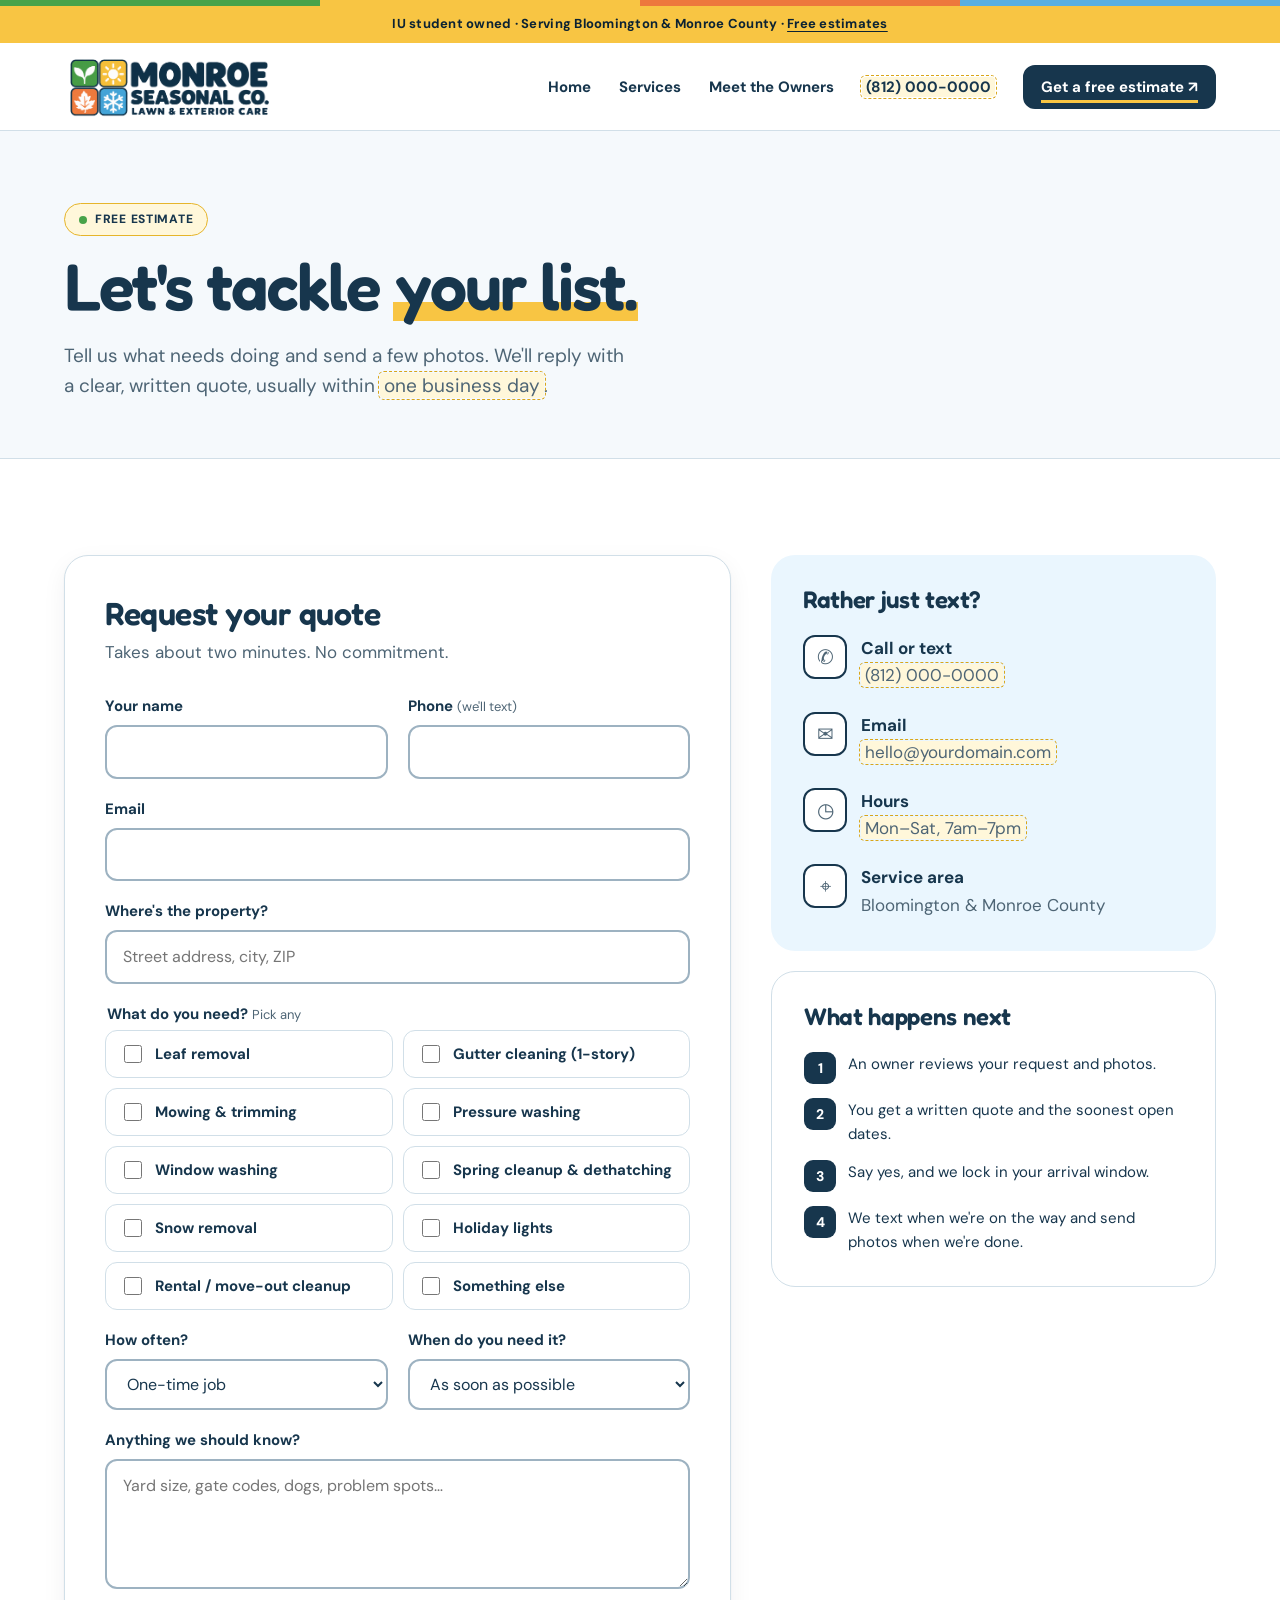
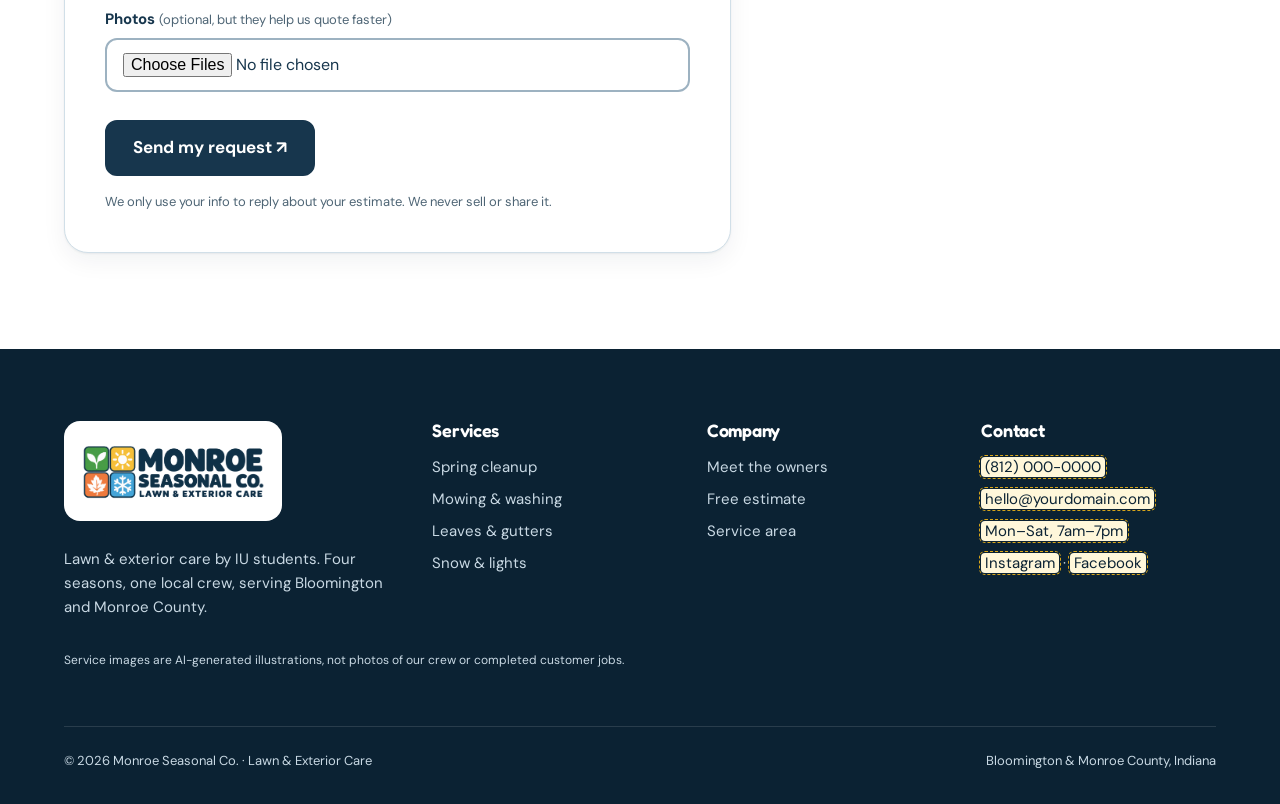
==== website/contact.html @ 84240833 "Add Monroe Seasonal Co. website, brand kit, and Pages deploy - website/: 4-page static site (home, s" ====
<!doctype html>
<html lang="en">
<head>
  <meta charset="utf-8">
  <meta name="viewport" content="width=device-width, initial-scale=1">
  <title>Free Estimate | Monroe Seasonal Co.</title>
  <meta property="og:image" content="images/photos/og-share.jpg">
  <meta name="description" content="Get a free, written quote for lawn and exterior care in Bloomington and Monroe County. Send us a few photos and we'll get back to you fast.">
  <link rel="icon" href="images/brand/favicon.svg" type="image/svg+xml">
  <link rel="icon" href="images/brand/favicon.png" type="image/png">
  <link rel="stylesheet" href="css/styles.css">
</head>
<body>
<a class="skip" href="#main">Skip to content</a>

<div class="stripe" aria-hidden="true"><span></span><span></span><span></span><span></span></div>
<div class="announce">IU student owned · Serving Bloomington &amp; Monroe County · <a href="contact.html">Free estimates</a></div>

<header class="site-header">
  <nav class="container nav" aria-label="Main">
    <a class="brand" href="index.html"><img src="images/brand/logo.png" alt="Monroe Seasonal Co. — Lawn &amp; Exterior Care" width="1942" height="809"></a>
    <button class="nav-toggle" aria-expanded="false" aria-controls="nav-links" aria-label="Open menu"><span></span></button>
    <ul class="nav-links" id="nav-links">
      <li><a href="index.html">Home</a></li>
      <li><a href="services.html">Services</a></li>
      <li><a href="about.html">Meet the Owners</a></li>
      <li><a class="nav-phone" href="tel:+18120000000"><span class="todo">(812) 000-0000</span></a></li>
      <li><a class="btn btn--sm" href="contact.html" aria-current="page">Get a free estimate ↗</a></li>
    </ul>
  </nav>
</header>

<main id="main">
  <section class="page-hero">
    <div class="container">
      <span class="pill">Free estimate</span>
      <h1>Let's tackle <span class="hl">your list.</span></h1>
      <p class="lead">Tell us what needs doing and send a few photos. We'll reply with a clear, written quote, usually within <span class="todo">one business day</span>.</p>
    </div>
  </section>

  <section class="section">
    <div class="container contact-grid">
      <!-- To make this form send email, add an action URL from a form service
           (e.g. Formspree, Netlify Forms, Basin) — see README.md. -->
      <form class="form-card" id="estimate-form" method="post" enctype="multipart/form-data">
        <h2>Request your quote</h2>
        <p class="muted">Takes about two minutes. No commitment.</p>

        <div class="form-grid">
          <div class="field">
            <label for="name">Your name</label>
            <input class="input" id="name" name="name" autocomplete="name" required>
          </div>
          <div class="field">
            <label for="phone">Phone <span class="hint">(we'll text)</span></label>
            <input class="input" id="phone" name="phone" type="tel" autocomplete="tel" required>
          </div>
          <div class="field field--full">
            <label for="email">Email</label>
            <input class="input" id="email" name="email" type="email" autocomplete="email" required>
          </div>
          <div class="field field--full">
            <label for="address">Where's the property?</label>
            <input class="input" id="address" name="address" autocomplete="street-address" placeholder="Street address, city, ZIP" required>
          </div>

          <fieldset class="field field--full">
            <legend>What do you need? <span class="hint">Pick any</span></legend>
            <div class="checks">
              <label class="check"><input type="checkbox" name="services" value="Leaf removal" data-season="fall"> Leaf removal</label>
              <label class="check"><input type="checkbox" name="services" value="Gutter cleaning" data-season="fall"> Gutter cleaning (1-story)</label>
              <label class="check"><input type="checkbox" name="services" value="Mowing" data-season="summer"> Mowing &amp; trimming</label>
              <label class="check"><input type="checkbox" name="services" value="Pressure washing" data-season="summer"> Pressure washing</label>
              <label class="check"><input type="checkbox" name="services" value="Window washing" data-season="summer"> Window washing</label>
              <label class="check"><input type="checkbox" name="services" value="Spring cleanup" data-season="spring"> Spring cleanup &amp; dethatching</label>
              <label class="check"><input type="checkbox" name="services" value="Snow removal" data-season="winter"> Snow removal</label>
              <label class="check"><input type="checkbox" name="services" value="Holiday lights" data-season="winter"> Holiday lights</label>
              <label class="check"><input type="checkbox" name="services" value="Rental cleanup" data-season="rental"> Rental / move-out cleanup</label>
              <label class="check"><input type="checkbox" name="services" value="Something else"> Something else</label>
            </div>
          </fieldset>

          <div class="field">
            <label for="frequency">How often?</label>
            <select class="input" id="frequency" name="frequency">
              <option>One-time job</option>
              <option>Weekly</option>
              <option>Every other week</option>
              <option>Every time it snows</option>
              <option>Not sure yet</option>
            </select>
          </div>
          <div class="field">
            <label for="when">When do you need it?</label>
            <select class="input" id="when" name="when">
              <option>As soon as possible</option>
              <option>Within 2 weeks</option>
              <option>This month</option>
              <option>Just getting a price</option>
            </select>
          </div>
          <div class="field field--full">
            <label for="details">Anything we should know?</label>
            <textarea class="input" id="details" name="details" placeholder="Yard size, gate codes, dogs, problem spots…"></textarea>
          </div>
          <div class="field field--full">
            <label for="photos">Photos <span class="hint">(optional, but they help us quote faster)</span></label>
            <input class="input" id="photos" name="photos" type="file" accept="image/*" multiple>
          </div>
        </div>

        <div class="actions" style="margin-top:28px"><button class="btn btn--lg" type="submit">Send my request ↗</button></div>
        <p class="form-note">We only use your info to reply about your estimate. We never sell or share it.</p>
        <p class="form-status" id="form-status" role="status">Preview only: this form isn't connected yet. See README.md to hook it up to email before launch.</p>
      </form>

      <aside>
        <div class="side-card winter">
          <h3>Rather just text?</h3>
          <div class="contact-line"><span class="trust-icon" aria-hidden="true">✆</span><div><strong>Call or text</strong><a href="tel:+18120000000"><span class="todo">(812) 000-0000</span></a></div></div>
          <div class="contact-line"><span class="trust-icon" aria-hidden="true">✉</span><div><strong>Email</strong><a href="mailto:hello@example.com"><span class="todo">hello@yourdomain.com</span></a></div></div>
          <div class="contact-line"><span class="trust-icon" aria-hidden="true">◷</span><div><strong>Hours</strong><span><span class="todo">Mon–Sat, 7am–7pm</span></span></div></div>
          <div class="contact-line"><span class="trust-icon" aria-hidden="true">⌖</span><div><strong>Service area</strong><span>Bloomington &amp; Monroe County</span></div></div>
        </div>
        <div class="side-card" style="margin-top:20px;border:1px solid var(--border)">
          <h3>What happens next</h3>
          <ol class="next-list">
            <li>An owner reviews your request and photos.</li>
            <li>You get a written quote and the soonest open dates.</li>
            <li>Say yes, and we lock in your arrival window.</li>
            <li>We text when we're on the way and send photos when we're done.</li>
          </ol>
        </div>
      </aside>
    </div>
  </section>
</main>

<footer class="site-footer">
  <div class="container">
    <div class="footer-grid">
      <div>
        <a class="footer-logo" href="index.html"><img src="images/brand/logo.png" alt="Monroe Seasonal Co." width="1942" height="809"></a>
        <p>Lawn &amp; exterior care by IU students. Four seasons, one local crew, serving Bloomington and Monroe County.</p>
      </div>
      <div>
        <h4>Services</h4>
        <ul>
          <li><a href="services.html#spring">Spring cleanup</a></li>
          <li><a href="services.html#summer">Mowing &amp; washing</a></li>
          <li><a href="services.html#fall">Leaves &amp; gutters</a></li>
          <li><a href="services.html#winter">Snow &amp; lights</a></li>
        </ul>
      </div>
      <div>
        <h4>Company</h4>
        <ul>
          <li><a href="about.html">Meet the owners</a></li>
          <li><a href="contact.html">Free estimate</a></li>
          <li><a href="index.html#services">Service area</a></li>
        </ul>
      </div>
      <div>
        <h4>Contact</h4>
        <ul>
          <li><a href="tel:+18120000000"><span class="todo">(812) 000-0000</span></a></li>
          <li><a href="mailto:hello@example.com"><span class="todo">hello@yourdomain.com</span></a></li>
          <li><span class="todo">Mon–Sat, 7am–7pm</span></li>
          <li><span class="todo">Instagram</span> · <span class="todo">Facebook</span></li>
        </ul>
      </div>
    </div>
    <p class="photo-note">Service images are AI-generated illustrations, not photos of our crew or completed customer jobs.</p>
    <div class="footer-bottom">
      <span>© <span data-year>2026</span> Monroe Seasonal Co. · Lawn &amp; Exterior Care</span>
      <span>Bloomington &amp; Monroe County, Indiana</span>
    </div>
  </div>
</footer>

<script src="js/main.js"></script>
</body>
</html>
---- website/css/styles.css ----
/* Monroe Seasonal Co. — site styles (built on brand-kit/tokens.css) */
@font-face{font-family:Fredoka;src:url('../fonts/fredoka.ttf') format('truetype');font-weight:300 700;font-display:swap}
@font-face{font-family:'DM Sans';src:url('../fonts/dm-sans.ttf') format('truetype');font-weight:100 1000;font-display:swap}

:root{
  --navy:#17364D;
  --ink:#0B2233;
  --spring:#48A34A;
  --summer:#F8C543;
  --fall:#ED783D;
  --winter:#59AFE0;
  --white:#FFFFFF;
  --paper:#F5F9FC;
  --spring-tint:#EDF8EB;
  --summer-tint:#FFF7DA;
  --fall-tint:#FFF0E6;
  --winter-tint:#EAF6FE;
  --muted:#4E6575;
  --border:#D1DFE8;
  --display:Fredoka,'Arial Rounded MT Bold',Arial,sans-serif;
  --body:'DM Sans',Arial,sans-serif;
  --radius:20px;
  --shadow:0 1px 2px rgba(11,34,51,.06),0 8px 24px rgba(11,34,51,.06);
}

*,*::before,*::after{box-sizing:border-box}
html{scroll-behavior:smooth;-webkit-text-size-adjust:100%}
body{margin:0;background:var(--white);color:var(--navy);font:400 17px/1.6 var(--body)}
h1,h2,h3,h4,p,ul,ol,figure,blockquote{margin:0}
h1,h2,h3,h4{font-family:var(--display);font-weight:600;line-height:1.1;letter-spacing:-.015em}
img{display:block;max-width:100%;height:auto}
a{color:inherit}
button,input,select,textarea{font:inherit;color:inherit}
:focus-visible{outline:3px solid var(--navy);outline-offset:3px;border-radius:6px}

.container{width:100%;max-width:1200px;margin:0 auto;padding:0 24px}
.skip{position:absolute;left:-9999px;top:8px;background:var(--navy);color:#fff;padding:10px 16px;border-radius:10px;z-index:100}
.skip:focus{left:8px}

/* ---------- Top bars ---------- */
.stripe{display:grid;grid-template-columns:repeat(4,1fr);height:6px}
.stripe span:nth-child(1){background:var(--spring)}
.stripe span:nth-child(2){background:var(--summer)}
.stripe span:nth-child(3){background:var(--fall)}
.stripe span:nth-child(4){background:var(--winter)}
.announce{background:var(--summer);color:var(--ink);font-size:13px;font-weight:700;text-align:center;padding:8px 16px;letter-spacing:.02em}
.announce a{text-underline-offset:3px}

/* ---------- Header / nav ---------- */
.site-header{position:sticky;top:0;z-index:50;background:rgba(255,255,255,.96);backdrop-filter:saturate(1.4) blur(8px);border-bottom:1px solid var(--border)}
.nav{display:flex;align-items:center;justify-content:space-between;gap:24px;min-height:76px}
.brand img{width:210px}
.nav-links{display:flex;align-items:center;gap:28px;list-style:none;padding:0}
.nav-links a{text-decoration:none;font-weight:700;font-size:15px}
.nav-links a:not(.btn):hover,.nav-links a[aria-current="page"]{text-decoration:underline;text-decoration-thickness:3px;text-decoration-color:var(--summer);text-underline-offset:8px}
.nav-phone{font-weight:700;text-decoration:none;font-size:15px;white-space:nowrap}
.nav-toggle{display:none;background:none;border:2px solid var(--navy);border-radius:12px;width:48px;height:48px;align-items:center;justify-content:center;cursor:pointer}
.nav-toggle span{display:block;width:20px;height:2px;background:var(--navy);position:relative}
.nav-toggle span::before,.nav-toggle span::after{content:'';position:absolute;left:0;width:20px;height:2px;background:var(--navy)}
.nav-toggle span::before{top:-6px}.nav-toggle span::after{top:6px}

/* ---------- Buttons ---------- */
.btn{display:inline-flex;align-items:center;justify-content:center;gap:10px;min-height:48px;padding:12px 22px;border:2px solid var(--navy);border-radius:12px;background:var(--navy);color:#fff;font:700 16px/1.2 var(--body);text-decoration:none;cursor:pointer;transition:background .15s,transform .15s}
.btn:hover{background:var(--ink);border-color:var(--ink);transform:translateY(-1px)}
.btn--ghost{background:#fff;color:var(--navy)}
.btn--ghost:hover{background:var(--paper);color:var(--navy)}
.btn--lg{min-height:56px;padding:14px 26px;font-size:17px}
.btn--sm{min-height:44px;padding:10px 16px;font-size:14px}
.actions{display:flex;flex-wrap:wrap;gap:12px}

/* ---------- Type helpers ---------- */
.eyebrow{display:inline-block;font:800 12px/1.4 var(--body);letter-spacing:.12em;text-transform:uppercase;color:var(--muted)}
.pill{display:inline-flex;align-items:center;gap:8px;background:var(--summer-tint);border:1px solid #E6B52B;padding:6px 14px;border-radius:999px;font-size:12px;font-weight:800;letter-spacing:.06em;text-transform:uppercase}
.pill::before{content:'';width:8px;height:8px;border-radius:50%;background:var(--spring)}
.hl{background:linear-gradient(transparent 70%,var(--summer) 70%,var(--summer) 94%,transparent 94%);padding:0 2px}
.lead{font-size:19px;color:var(--muted);max-width:560px}
.muted{color:var(--muted)}
.todo{background:var(--summer-tint);outline:1.5px dashed #D9A619;outline-offset:1px;border-radius:4px;padding:0 4px}

/* ---------- Sections ---------- */
.section{padding:96px 0}
.section--tight{padding:64px 0}
.section--paper{background:var(--paper)}
.section--spring{background:var(--spring-tint)}
.section--navy{background:var(--navy);color:#fff}
.section-head{max-width:720px;margin-bottom:48px}
.section-head--center{margin-left:auto;margin-right:auto;text-align:center}
.section-head h2{font-size:clamp(34px,4.2vw,50px);margin:10px 0 14px}
.section-head p{font-size:18px;color:var(--muted)}
.section--navy .section-head p,.section--navy .eyebrow{color:#C9D9E4}

/* ---------- Hero ---------- */
.hero{padding:64px 0 80px}
.hero-grid{display:grid;grid-template-columns:1.05fr 1fr;gap:56px;align-items:center}
.hero h1{font-size:clamp(46px,6vw,76px);letter-spacing:-.03em;line-height:1;margin:18px 0 22px}
.hero .lead{margin-bottom:30px}
.hero-checks{display:flex;flex-wrap:wrap;gap:10px 22px;margin-top:28px;padding:0;list-style:none;font-weight:700;font-size:15px}
.hero-checks li::before{content:'✓';color:var(--spring);font-weight:900;margin-right:8px}
.hero-media{position:relative}
.hero-badge{position:absolute;left:-24px;bottom:-24px;background:#fff;border:2px solid var(--navy);border-radius:18px;padding:14px 18px;display:flex;gap:14px;align-items:center;box-shadow:var(--shadow);max-width:290px}
.hero-media .asset:not(.has-image){padding-bottom:96px}
.hero-badge img{width:48px;flex-shrink:0}
.hero-badge strong{display:block;font:600 19px/1.15 var(--display)}
.hero-badge span{font-size:13px;color:var(--muted)}

.page-hero{padding:72px 0 56px;border-bottom:1px solid var(--border);background:var(--paper)}
.page-hero h1{font-size:clamp(42px,5.4vw,66px);letter-spacing:-.03em;margin:14px 0 18px;max-width:880px}

/* ---------- Trust bar ---------- */
.trustbar{border-top:1px solid var(--border);border-bottom:1px solid var(--border);background:#fff}
.trust-grid{display:grid;grid-template-columns:repeat(4,1fr)}
.trust-item{display:flex;gap:14px;align-items:center;padding:24px 20px}
.trust-item + .trust-item{border-left:1px solid var(--border)}
.trust-icon{width:44px;height:44px;border-radius:12px;display:grid;place-items:center;flex-shrink:0;font-size:20px;border:2px solid var(--navy)}
.trust-item strong{display:block;font-size:16px;line-height:1.25}
.trust-item span{font-size:13px;color:var(--muted)}

/* ---------- Season / service cards ---------- */
.season-grid{display:grid;grid-template-columns:repeat(4,1fr);gap:20px}
.season-card{border-radius:var(--radius);padding:28px 24px;display:flex;flex-direction:column;border:1px solid transparent}
.season-card img{width:58px;margin-bottom:18px}
.season-card h3{font-size:28px;margin-bottom:4px}
.season-card .when{font-size:13px;font-weight:700;color:var(--muted);margin-bottom:16px}
.season-card ul{list-style:none;padding:0;display:grid;gap:8px;font-size:15px;margin-bottom:22px}
.season-card li{display:flex;gap:10px}
.season-card li::before{content:'';width:7px;height:7px;border-radius:50%;background:var(--navy);margin-top:9px;flex-shrink:0}
.season-card a{margin-top:auto;font-weight:700;font-size:15px;text-underline-offset:4px}
.spring{background:var(--spring-tint)}.summer{background:var(--summer-tint)}.fall{background:var(--fall-tint)}.winter{background:var(--winter-tint)}
.season-card.is-now{border:2px solid var(--navy);position:relative}
.now-tag{position:absolute;top:18px;right:18px;background:var(--navy);color:#fff;font-size:11px;font-weight:800;letter-spacing:.08em;text-transform:uppercase;padding:4px 10px;border-radius:999px}

/* ---------- Feature (current season) ---------- */
.feature{display:grid;grid-template-columns:1fr 1fr;gap:0;border-radius:28px;overflow:hidden;border:2px solid var(--navy);background:var(--fall-tint)}
.feature-copy{padding:56px 52px;display:flex;flex-direction:column;justify-content:center}
.feature-copy img.icon{width:60px;margin-bottom:20px}
.feature-copy h2{font-size:clamp(34px,4vw,48px);margin:10px 0 16px}
.feature-copy p{color:var(--muted);margin-bottom:26px;max-width:460px}
.feature-copy ul{padding-left:20px;margin-bottom:28px;display:grid;gap:6px}
.feature .asset{border-radius:0;border:0;border-left:2px dashed rgba(23,54,77,.25);height:100%}

/* ---------- Reliability ---------- */
.reliable-grid{display:grid;grid-template-columns:.9fr 1.1fr;gap:64px;align-items:center}
.promise-list{display:grid;grid-template-columns:1fr 1fr;gap:18px}
.promise{background:#fff;border:1px solid var(--border);border-radius:18px;padding:22px}
.section--navy .promise{background:rgba(255,255,255,.06);border-color:rgba(255,255,255,.18)}
.promise .num{display:inline-grid;place-items:center;width:38px;height:38px;border-radius:10px;font:600 18px var(--display);color:var(--ink);margin-bottom:12px}
.promise h3{font-size:21px;margin-bottom:6px}
.promise p{font-size:15px;color:var(--muted)}
.section--navy .promise p{color:#C9D9E4}
.bg-spring{background:var(--spring)}.bg-summer{background:var(--summer)}.bg-fall{background:var(--fall)}.bg-winter{background:var(--winter)}

/* ---------- Steps ---------- */
.steps{display:grid;grid-template-columns:repeat(3,1fr);gap:24px;counter-reset:step;list-style:none;padding:0}
.step{position:relative;padding:32px 28px;border-radius:var(--radius);background:#fff;border:1px solid var(--border)}
.step::before{counter-increment:step;content:counter(step);display:grid;place-items:center;width:52px;height:52px;border-radius:14px;background:var(--navy);color:#fff;font:600 24px var(--display);margin-bottom:20px}
.step h3{font-size:24px;margin-bottom:8px}
.step p{color:var(--muted);font-size:16px}

/* ---------- Before / after ---------- */
.ba-grid{display:grid;grid-template-columns:repeat(3,1fr);gap:24px}
.ba{border:1px solid var(--border);border-radius:var(--radius);overflow:hidden;background:#fff}
.ba-pair{display:grid;grid-template-columns:1fr 1fr;gap:2px;background:var(--border)}
.ba-pair .asset{border-radius:0;border:0}
.ba-pair .asset__prompt{font-size:12px}
.ba figcaption{padding:16px 20px;font-weight:700;display:flex;justify-content:space-between;gap:12px;font-size:15px}
.ba figcaption span{color:var(--muted);font-weight:400;font-size:13px}

/* ---------- Reviews ---------- */
.review-grid{display:grid;grid-template-columns:repeat(3,1fr);gap:24px}
.review{background:#fff;border:1px solid var(--border);border-radius:var(--radius);padding:28px;display:flex;flex-direction:column;gap:16px}
.stars{color:#E6A800;letter-spacing:3px;font-size:18px}
.review blockquote{font:500 20px/1.4 var(--display)}
.review cite{font-style:normal;font-weight:700;font-size:14px}
.review cite span{display:block;font-weight:400;color:var(--muted)}

/* ---------- Service area ---------- */
.area{display:grid;grid-template-columns:1fr 1fr;gap:56px;align-items:center}
.town-list{display:flex;flex-wrap:wrap;gap:10px;list-style:none;padding:0;margin:24px 0 28px}
.town-list li{background:#fff;border:1.5px solid var(--navy);border-radius:999px;padding:7px 16px;font-weight:700;font-size:14px}

/* ---------- FAQ ---------- */
.faq{max-width:860px;margin:0 auto;display:grid;gap:12px}
.faq details{border:1px solid var(--border);border-radius:16px;background:#fff;padding:0 24px}
.faq summary{cursor:pointer;list-style:none;padding:20px 32px 20px 0;font:600 20px/1.3 var(--display);position:relative}
.faq summary::-webkit-details-marker{display:none}
.faq summary::after{content:'+';position:absolute;right:0;top:16px;font:500 28px var(--body)}
.faq details[open] summary::after{content:'–'}
.faq details p{padding:0 0 22px;color:var(--muted)}

/* ---------- CTA band ---------- */
.cta-band{border-radius:28px;background:var(--navy);color:#fff;padding:56px;display:grid;grid-template-columns:1.4fr auto;gap:32px;align-items:center;position:relative;overflow:hidden}
.cta-band::before{content:'';position:absolute;inset:0 0 auto 0;height:8px;background:linear-gradient(90deg,var(--spring) 0 25%,var(--summer) 25% 50%,var(--fall) 50% 75%,var(--winter) 75%)}
.cta-band h2{font-size:clamp(32px,4vw,46px);margin-bottom:10px}
.cta-band p{color:#C9D9E4;font-size:18px}
.cta-band .btn{background:var(--summer);border-color:var(--summer);color:var(--ink)}
.cta-band .btn:hover{background:#ffd567}
.cta-band .btn--ghost{background:transparent;border-color:#fff;color:#fff}
.cta-band .btn--ghost:hover{background:rgba(255,255,255,.1)}

/* ---------- Services page ---------- */
.service-block{display:grid;grid-template-columns:1fr 1fr;gap:56px;align-items:center;padding:72px 0;border-bottom:1px solid var(--border)}
.service-block:last-child{border-bottom:0}
.service-block.flip .service-media{order:2}
.service-head{display:flex;gap:16px;align-items:center;margin-bottom:18px}
.service-head img{width:64px}
.service-head h2{font-size:clamp(34px,4vw,46px)}
.service-head .eyebrow{display:block}
.service-items{display:grid;gap:14px;margin:26px 0 30px}
.service-item{display:grid;grid-template-columns:auto 1fr;gap:4px 14px;padding:18px 20px;border-radius:16px}
.service-item::before{content:'✓';grid-row:span 2;width:28px;height:28px;border-radius:8px;background:var(--navy);color:#fff;display:grid;place-items:center;font-weight:900;font-size:14px}
.service-item strong{font-size:17px}
.service-item:not(.spring):not(.summer):not(.fall):not(.winter){background:var(--paper)}
.service-item p{grid-column:2;font-size:15px;color:var(--muted)}
.service-media{display:grid;gap:16px}
.limits{display:grid;grid-template-columns:repeat(3,1fr);gap:20px}
.limit{background:#fff;border:1px solid var(--border);border-radius:18px;padding:24px}
.limit h3{font-size:20px;margin-bottom:8px}
.limit p{font-size:15px;color:var(--muted)}
.jump{display:flex;flex-wrap:wrap;gap:10px;margin-top:28px}
.jump a{display:inline-flex;align-items:center;gap:8px;padding:8px 16px 8px 8px;border-radius:999px;background:#fff;border:1.5px solid var(--navy);text-decoration:none;font-weight:700;font-size:15px}
.jump img{width:28px}

/* ---------- About page ---------- */
.story{display:grid;grid-template-columns:1fr 1fr;gap:56px;align-items:center}
.story p + p{margin-top:16px}
.story-quote{margin-top:28px;padding:24px 28px;background:var(--summer-tint);border-radius:18px;font:500 21px/1.4 var(--display)}
.owners{display:grid;grid-template-columns:repeat(4,1fr);gap:24px}
.owner{background:#fff;border:1px solid var(--border);border-radius:24px;overflow:hidden;display:flex;flex-direction:column}
.owner .asset{border-radius:0;border:0;border-bottom:1px solid var(--border)}
.owner-body{padding:22px 22px 26px;display:flex;flex-direction:column;gap:12px;flex:1;position:relative}
.owner-season{position:absolute;top:-26px;right:18px;width:52px;height:52px}
.owner h3{font-size:26px}
.owner .role{font-size:13px;font-weight:800;letter-spacing:.08em;text-transform:uppercase;color:var(--muted);margin-top:-6px}
.owner dl{display:grid;grid-template-columns:auto 1fr;gap:4px 12px;font-size:14px;margin:0;padding:12px 0;border-top:1px solid var(--border);border-bottom:1px solid var(--border)}
.owner dt{font-weight:700}
.owner dd{margin:0;color:var(--muted)}
.owner p{font-size:15px;color:var(--muted)}
.owner .fun{margin-top:auto;font-size:14px;padding:10px 12px;border-radius:12px}
.values{display:grid;grid-template-columns:repeat(4,1fr);gap:20px}
.value{padding:28px 24px;border-radius:var(--radius)}
.value img{width:46px;margin-bottom:16px}
.value h3{font-size:22px;margin-bottom:8px}
.value p{font-size:15px;color:var(--muted)}

/* ---------- Contact page ---------- */
.contact-grid{display:grid;grid-template-columns:1.35fr .9fr;gap:40px;align-items:start}
.form-card{background:#fff;border:1px solid var(--border);border-radius:24px;padding:40px;box-shadow:var(--shadow)}
.form-card h2{font-size:32px;margin-bottom:8px}
.form-grid{display:grid;grid-template-columns:1fr 1fr;gap:18px 20px;margin-top:28px}
.field{display:flex;flex-direction:column;gap:7px}
.field--full{grid-column:1/-1}
.field label,.field legend{font-weight:700;font-size:15px}
.field .hint{font-size:13px;color:var(--muted);font-weight:400}
.input{width:100%;min-height:50px;padding:12px 16px;border:2px solid #9DB2C1;border-radius:12px;background:#fff;font-size:16px}
.input:focus{border-color:var(--navy);outline:3px solid rgba(23,54,77,.18);outline-offset:0}
textarea.input{min-height:130px;resize:vertical}
fieldset.field{border:0;padding:0;margin:0}
.checks{display:grid;grid-template-columns:repeat(2,1fr);gap:10px;margin-top:4px}
.check{display:flex;align-items:center;gap:10px;padding:10px 14px;border:1.5px solid var(--border);border-radius:12px;font-size:15px;cursor:pointer;min-height:48px}
.check:has(input:checked){border-color:var(--navy);background:var(--paper)}
.check input{width:18px;height:18px;accent-color:var(--navy)}
.form-note{font-size:13px;color:var(--muted);margin-top:16px}
.form-status{margin-top:16px;padding:14px 16px;border-radius:12px;background:var(--spring-tint);font-weight:700;display:none}
.form-status.show{display:block}
.side-card{border-radius:24px;padding:32px;display:grid;gap:22px}
.side-card h3{font-size:24px}
.contact-line{display:flex;gap:14px;align-items:flex-start}
.contact-line .trust-icon{background:#fff}
.contact-line strong{display:block}
.contact-line a,.contact-line span{color:var(--muted);text-decoration:none}
.next-list{list-style:none;padding:0;display:grid;gap:14px;counter-reset:n}
.next-list li{display:grid;grid-template-columns:32px 1fr;gap:12px;font-size:15px}
.next-list li::before{counter-increment:n;content:counter(n);width:32px;height:32px;border-radius:9px;background:var(--navy);color:#fff;display:grid;place-items:center;font-weight:800;font-size:14px}

/* ---------- Footer ---------- */
.site-footer{background:var(--ink);color:#C9D9E4;padding:72px 0 32px;margin-top:0}
.footer-grid{display:grid;grid-template-columns:1.4fr 1fr 1fr 1fr;gap:40px}
.footer-logo{background:#fff;border-radius:16px;padding:10px 14px;display:inline-block;margin-bottom:18px}
.footer-logo img{width:190px}
.site-footer h4{color:#fff;font-size:18px;margin-bottom:14px}
.site-footer ul{list-style:none;padding:0;display:grid;gap:8px;font-size:15px}
.site-footer a{text-decoration:none}
.site-footer a:hover{color:#fff;text-decoration:underline}
.site-footer p{font-size:15px}
.footer-bottom{display:flex;justify-content:space-between;gap:16px;flex-wrap:wrap;margin-top:56px;padding-top:24px;border-top:1px solid rgba(255,255,255,.12);font-size:13px}
.site-footer .todo{color:var(--ink)}

/* ---------- Image placeholders (AI prompt cards) ----------
   Each <figure class="asset" data-src="..."> shows the AI prompt until the
   real file exists at data-src — then js/main.js swaps in the photo. */
.asset{position:relative;aspect-ratio:var(--ratio,4/3);width:100%;border-radius:var(--radius);border:2px dashed rgba(23,54,77,.35);padding:20px;display:flex;flex-direction:column;gap:10px;overflow:hidden;
  background:repeating-linear-gradient(-45deg,var(--tint,var(--paper)) 0 14px,#fff 14px 28px)}
.asset--spring{--tint:var(--spring-tint)}.asset--summer{--tint:var(--summer-tint)}.asset--fall{--tint:var(--fall-tint)}.asset--winter{--tint:var(--winter-tint)}
.asset__head{display:flex;flex-wrap:wrap;gap:6px 8px;align-items:center}
.asset__badge{background:var(--navy);color:#fff;font-size:11px;font-weight:800;letter-spacing:.08em;text-transform:uppercase;padding:4px 10px;border-radius:999px}
.asset__badge--real{background:var(--fall);color:var(--ink)}
.asset__file{font:700 12px/1.3 ui-monospace,SFMono-Regular,Menlo,monospace;background:#fff;border:1px solid var(--border);padding:3px 8px;border-radius:6px}
.asset__prompt{font-size:14px;line-height:1.5;color:var(--ink);background:rgba(255,255,255,.88);border-radius:12px;padding:12px 14px;flex:1;overflow:auto}
.asset__prompt b{font-weight:800}
.asset__copy{align-self:flex-start;background:#fff;border:1.5px solid var(--navy);border-radius:10px;padding:6px 12px;font-size:13px;font-weight:700;cursor:pointer;min-height:36px}
.asset__copy:hover{background:var(--paper)}
.asset.has-image{padding:0;border:0;background:none}
.asset.has-image img{width:100%;height:100%;object-fit:cover}
.assets-hidden .asset:not(.has-image) > *{visibility:hidden}

/* ---------- Responsive ---------- */
@media (max-width:1080px){
  .season-grid,.owners,.values{grid-template-columns:repeat(2,1fr)}
  .trust-grid{grid-template-columns:repeat(2,1fr)}
  .trust-item:nth-child(3){border-left:0}
  .trust-item:nth-child(n+3){border-top:1px solid var(--border)}
  .footer-grid{grid-template-columns:1fr 1fr}
  .nav-phone{display:none}
}
@media (max-width:900px){
  .section{padding:72px 0}
  .nav-toggle{display:inline-flex}
  .nav-links{display:none;position:absolute;top:100%;left:0;right:0;background:#fff;flex-direction:column;align-items:stretch;gap:0;padding:8px 24px 24px;border-bottom:1px solid var(--border);box-shadow:var(--shadow)}
  .nav-links.open{display:flex}
  .nav-links li a:not(.btn){display:block;padding:14px 0;border-bottom:1px solid var(--border)}
  .nav-links .btn{margin-top:16px;width:100%}
  .hero-grid,.reliable-grid,.area,.story,.contact-grid,.feature,.service-block{grid-template-columns:1fr}
  .hero-grid{gap:56px}
  .hero-badge{left:12px;bottom:-28px}
  .feature .asset{border-left:0;border-top:2px dashed rgba(23,54,77,.25);height:auto}
  .feature-copy{padding:40px 32px}
  .service-block.flip .service-media{order:0}
  .service-block{gap:32px;padding:56px 0}
  .steps,.ba-grid,.review-grid,.limits{grid-template-columns:1fr}
  .cta-band{grid-template-columns:1fr;padding:44px 32px}
}
@media (max-width:620px){
  body{font-size:16px}
  .container{padding:0 16px}
  .brand img{width:170px}
  .nav{min-height:68px}
  .announce{font-size:12px}
  .hero{padding:40px 0 64px}
  .section{padding:56px 0}
  .season-grid,.owners,.values,.promise-list,.trust-grid,.form-grid,.checks{grid-template-columns:1fr}
  .trust-item + .trust-item{border-left:0;border-top:1px solid var(--border)}
  .form-card{padding:26px 20px}
  .side-card{padding:26px 22px}
  .footer-grid{grid-template-columns:1fr}
  .actions .btn{flex:1 1 100%}
  .asset{padding:14px}
  .asset__prompt{font-size:13px}
}
@media (prefers-reduced-motion:reduce){html{scroll-behavior:auto}.btn{transition:none}.btn:hover{transform:none}}


/* Installed service photography. Native picture elements work without JavaScript. */
.asset.has-image picture{display:block;width:100%;height:100%;min-height:0;flex:1}
.asset.has-image img{display:block;width:100%;height:100%;object-fit:cover}
.ba > .asset{border-radius:0}
.service-gallery-caption{padding:20px 22px}
.service-gallery-caption h3{font-size:23px;margin-bottom:8px}
.service-gallery-caption p{font-size:14px;color:var(--muted)}
.photo-note{font-size:12px!important;color:#C9D9E4;margin-top:32px;max-width:760px}
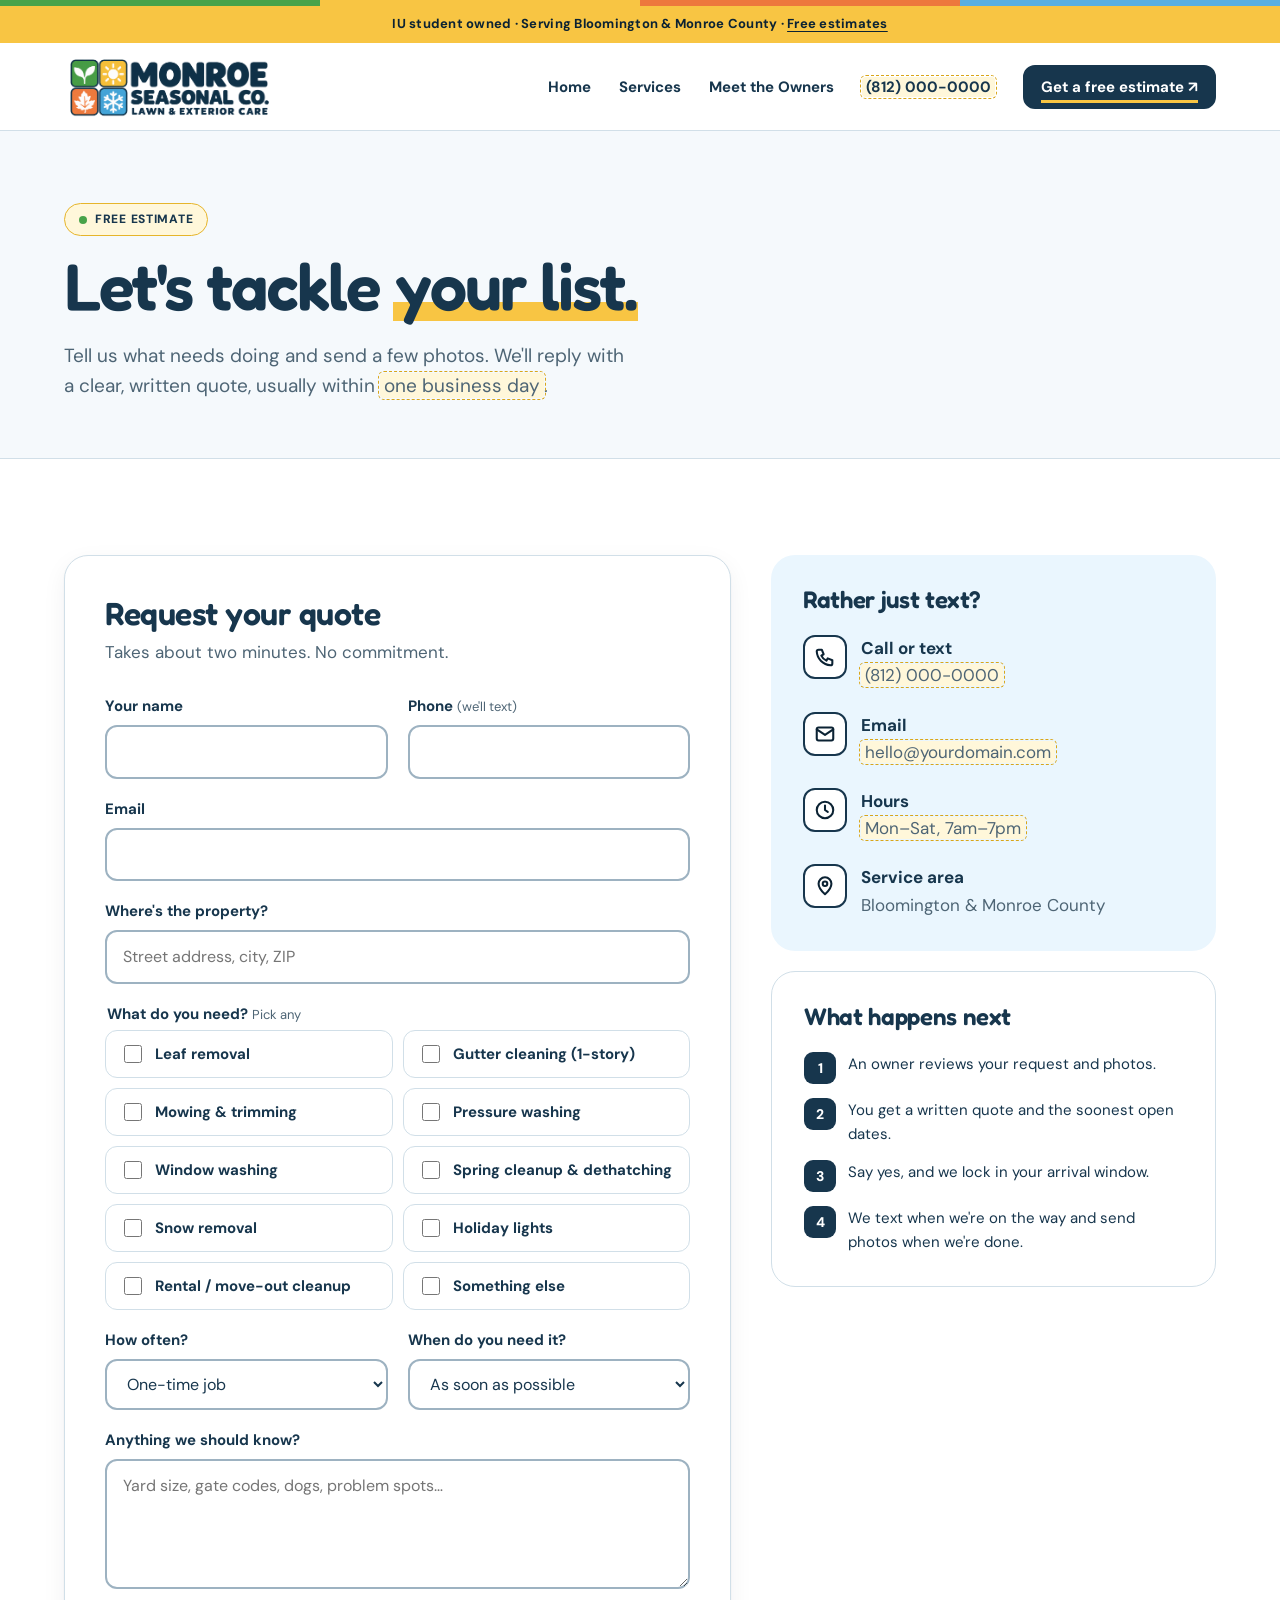
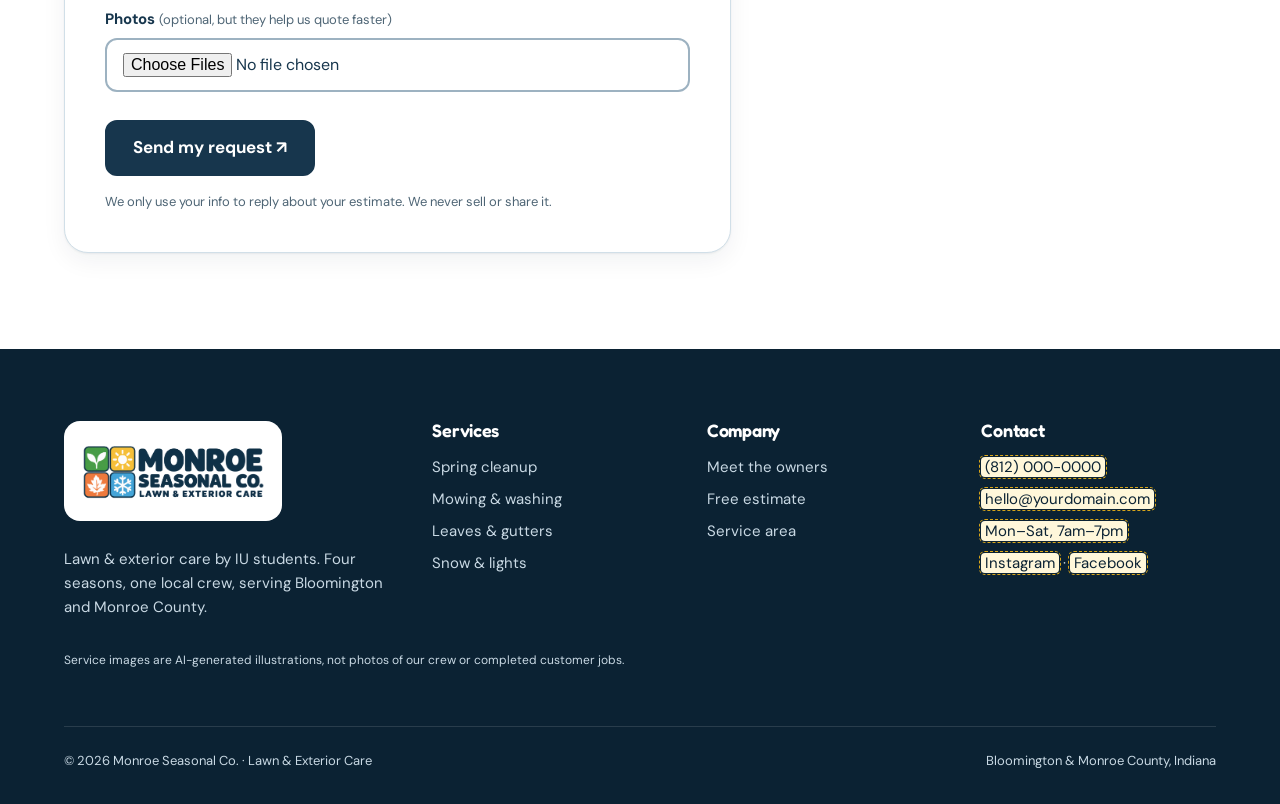
==== commit 6aefa93e: "Replace emoji/symbol icons with matching SVG line icons Trust bar (home) and contact details now use" ====
--- a/website/contact.html
+++ b/website/contact.html
@@ -118,10 +118,10 @@
       <aside>
         <div class="side-card winter">
           <h3>Rather just text?</h3>
-          <div class="contact-line"><span class="trust-icon" aria-hidden="true">✆</span><div><strong>Call or text</strong><a href="tel:+18120000000"><span class="todo">(812) 000-0000</span></a></div></div>
-          <div class="contact-line"><span class="trust-icon" aria-hidden="true">✉</span><div><strong>Email</strong><a href="mailto:hello@example.com"><span class="todo">hello@yourdomain.com</span></a></div></div>
-          <div class="contact-line"><span class="trust-icon" aria-hidden="true">◷</span><div><strong>Hours</strong><span><span class="todo">Mon–Sat, 7am–7pm</span></span></div></div>
-          <div class="contact-line"><span class="trust-icon" aria-hidden="true">⌖</span><div><strong>Service area</strong><span>Bloomington &amp; Monroe County</span></div></div>
+          <div class="contact-line"><span class="trust-icon" aria-hidden="true"><svg viewBox="0 0 24 24" fill="none" stroke="currentColor" stroke-width="2.25" stroke-linecap="round" stroke-linejoin="round" aria-hidden="true"><path d="M5 4h3.5l2 5-2.5 1.5a11 11 0 0 0 5.5 5.5l1.5-2.5 5 2V19a2 2 0 0 1-2 2A16 16 0 0 1 3 6a2 2 0 0 1 2-2z"/></svg></span><div><strong>Call or text</strong><a href="tel:+18120000000"><span class="todo">(812) 000-0000</span></a></div></div>
+          <div class="contact-line"><span class="trust-icon" aria-hidden="true"><svg viewBox="0 0 24 24" fill="none" stroke="currentColor" stroke-width="2.25" stroke-linecap="round" stroke-linejoin="round" aria-hidden="true"><rect x="3" y="5" width="18" height="14" rx="2"/><path d="m3 7 9 6 9-6"/></svg></span><div><strong>Email</strong><a href="mailto:hello@example.com"><span class="todo">hello@yourdomain.com</span></a></div></div>
+          <div class="contact-line"><span class="trust-icon" aria-hidden="true"><svg viewBox="0 0 24 24" fill="none" stroke="currentColor" stroke-width="2.25" stroke-linecap="round" stroke-linejoin="round" aria-hidden="true"><circle cx="12" cy="12" r="9"/><path d="M12 7v5l3 2"/></svg></span><div><strong>Hours</strong><span><span class="todo">Mon–Sat, 7am–7pm</span></span></div></div>
+          <div class="contact-line"><span class="trust-icon" aria-hidden="true"><svg viewBox="0 0 24 24" fill="none" stroke="currentColor" stroke-width="2.25" stroke-linecap="round" stroke-linejoin="round" aria-hidden="true"><path d="M12 21s-7-6.2-7-11.5a7 7 0 0 1 14 0C19 14.8 12 21 12 21z"/><circle cx="12" cy="9.5" r="2.5"/></svg></span><div><strong>Service area</strong><span>Bloomington &amp; Monroe County</span></div></div>
         </div>
         <div class="side-card" style="margin-top:20px;border:1px solid var(--border)">
           <h3>What happens next</h3>
--- a/website/css/styles.css
+++ b/website/css/styles.css
@@ -111,9 +111,10 @@
 .trust-grid{display:grid;grid-template-columns:repeat(4,1fr)}
 .trust-item{display:flex;gap:14px;align-items:center;padding:24px 20px}
 .trust-item + .trust-item{border-left:1px solid var(--border)}
-.trust-icon{width:44px;height:44px;border-radius:12px;display:grid;place-items:center;flex-shrink:0;font-size:20px;border:2px solid var(--navy)}
+.trust-icon{width:52px;height:52px;border-radius:14px;display:grid;place-items:center;flex-shrink:0;border:2.5px solid var(--navy);color:var(--ink)}
+.trust-icon svg{width:26px;height:26px}
 .trust-item strong{display:block;font-size:16px;line-height:1.25}
-.trust-item span{font-size:13px;color:var(--muted)}
+.trust-item div > span{display:block;font-size:13px;line-height:1.45;color:var(--muted);margin-top:2px}
 
 /* ---------- Season / service cards ---------- */
 .season-grid{display:grid;grid-template-columns:repeat(4,1fr);gap:20px}
@@ -265,7 +266,8 @@
 .side-card{border-radius:24px;padding:32px;display:grid;gap:22px}
 .side-card h3{font-size:24px}
 .contact-line{display:flex;gap:14px;align-items:flex-start}
-.contact-line .trust-icon{background:#fff}
+.contact-line .trust-icon{background:#fff;color:var(--ink);width:44px;height:44px;border-radius:12px;border-width:2px}
+.contact-line .trust-icon svg{width:22px;height:22px}
 .contact-line strong{display:block}
 .contact-line a,.contact-line span{color:var(--muted);text-decoration:none}
 .next-list{list-style:none;padding:0;display:grid;gap:14px;counter-reset:n}
